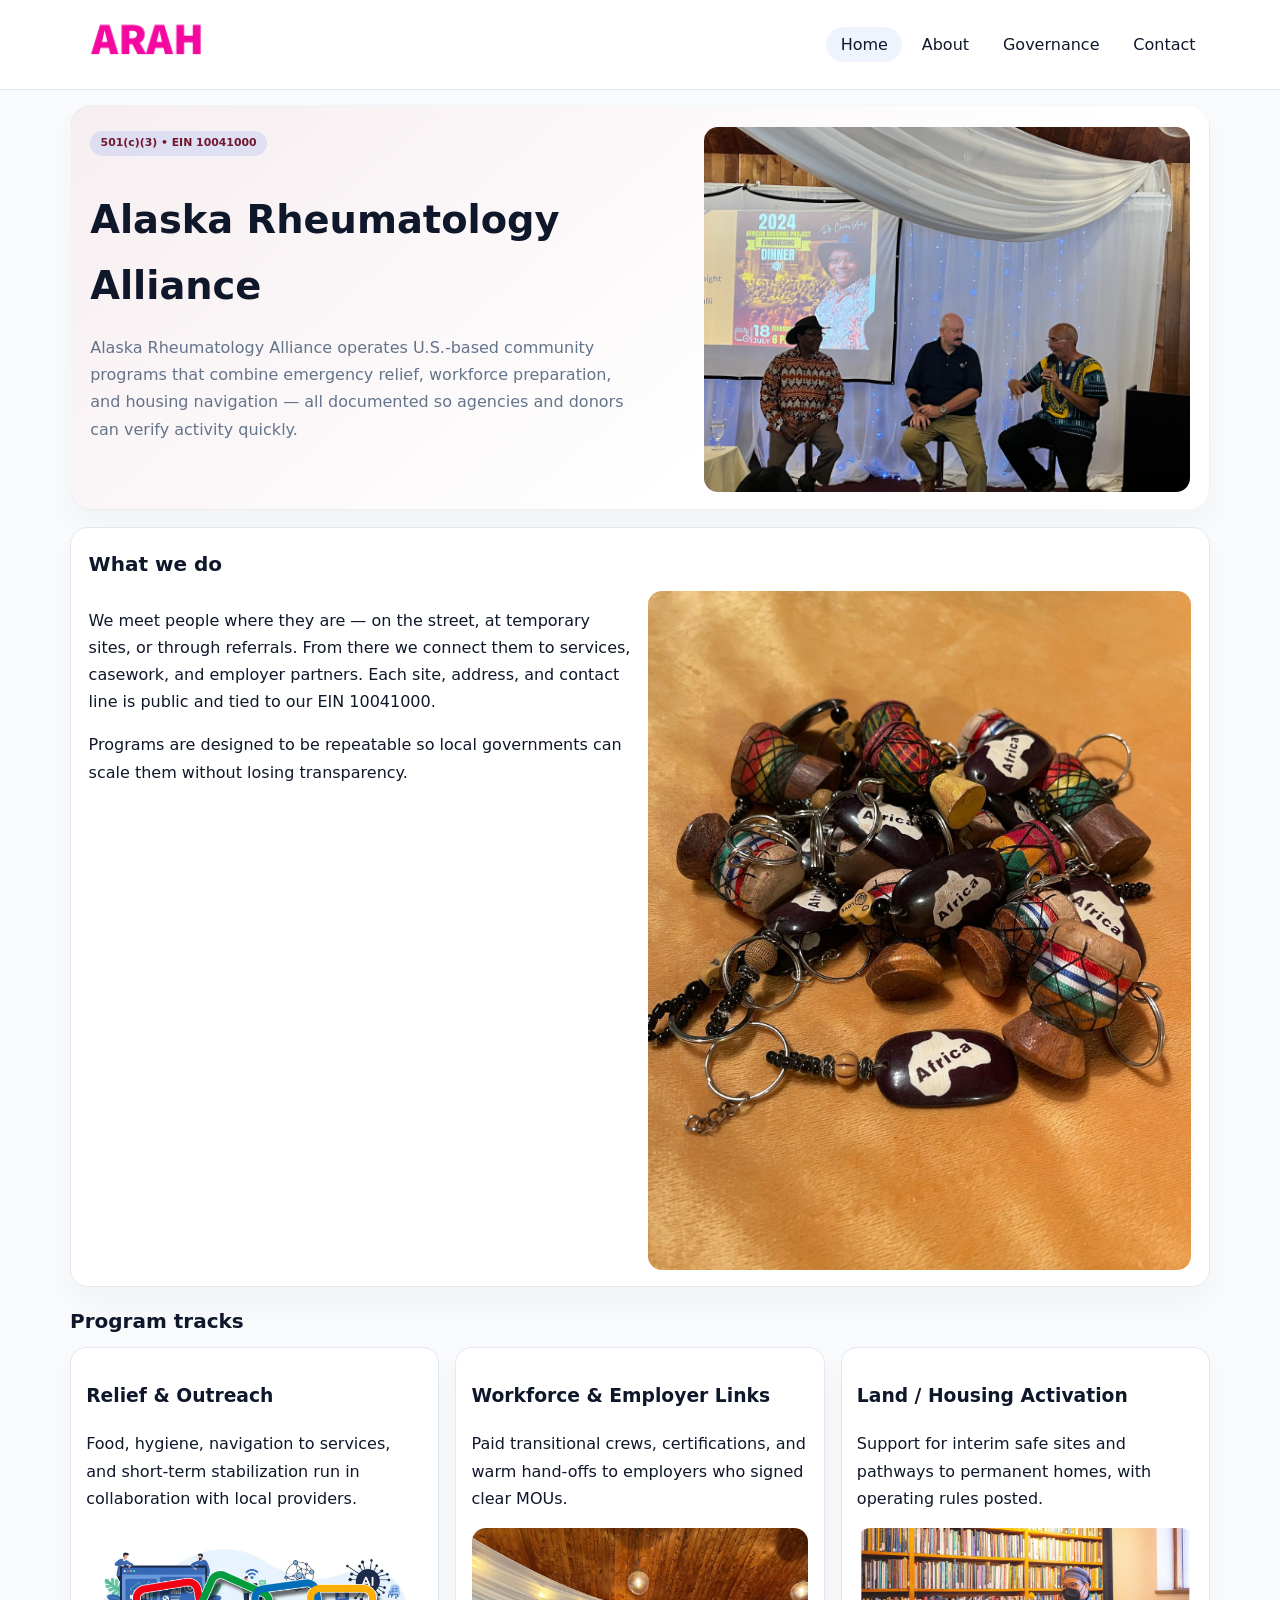
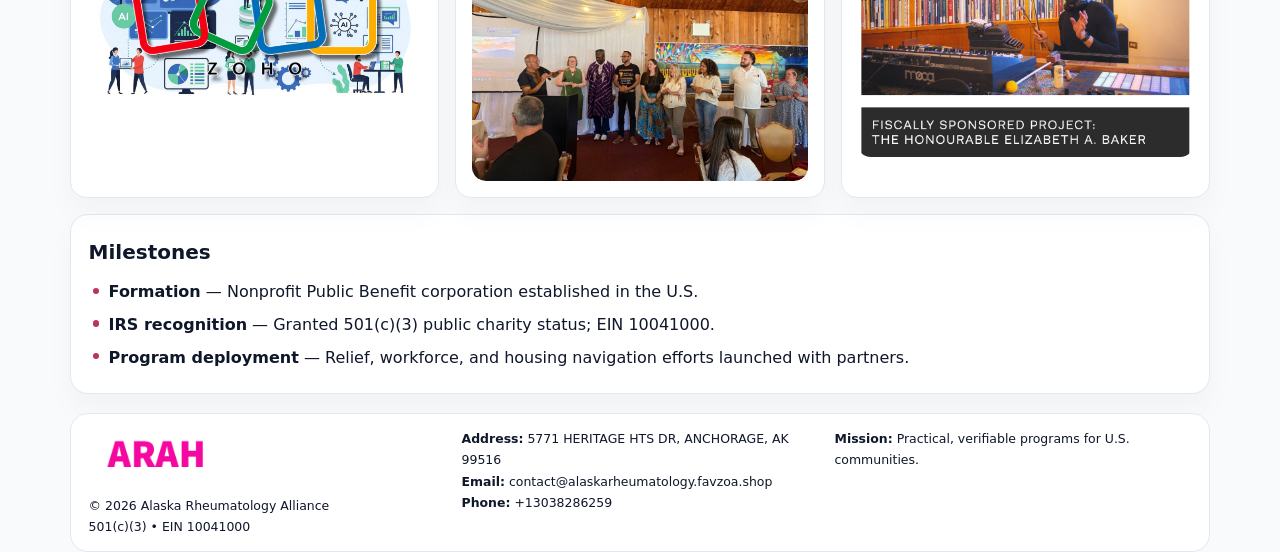
==== index.html @ c99237ee "Initial commit" ====
<!doctype html><html lang="en"><head>
<meta charset="utf-8">
<meta name="viewport" content="width=device-width,initial-scale=1">
<title>Alaska Rheumatology Alliance – Nonprofit • 2025</title>
<link rel="stylesheet" href="assets/styles.css">
<link rel="icon" href="images/logo.png">
<meta name="data-ein" content="10041000">
<meta name="data-name" content="Alaska Rheumatology Alliance">
<meta name="data-email" content="contact@alaskarheumatology.favzoa.shop">
<meta name="data-phone" content="+13038286259">
<meta name="data-address" content="5771 HERITAGE HTS DR, ANCHORAGE, AK 99516">
<meta name="data-map" content="5771+HERITAGE+HTS+DR,+ANCHORAGE,+AK+99516">
  <meta name="description" content="We are a 501(c)(3) organization advancing community services, education, and direct relief through transparent programs, local partnerships, and measurable outcomes.">
</head><body>
<div style="position:absolute;left:-9999px;top:-9999px;opacity:0" data-uniq="{{UNIQUE_BLOB}}">
  <span>We are a 501(c)(3) organization advancing community services, education, and direct relief through transparent programs, local partnerships, and measurable outcomes.</span><svg width="12" height="12" viewBox="0 0 12 12" xmlns="http://www.w3.org/2000/svg"><circle cx="6" cy="6" r="5" fill="#0f766e"/></svg><img src="images/jobs.jpg" width="1" height="1" alt="" loading="lazy"/>
</div>

<header>
  <div class="topbar">
    <a href="index.html"><img src="images/logo.png" style="width:155px" alt=""></a>
    <nav>
      <a class="active" href="index.html">Home</a>
      <a href="about.html">About</a>
      <a href="governance.html">Governance</a>
      <a href="contact.html">Contact</a>
    </nav>
  </div>
</header>

<section class="c7ee92875d3">
  <div>
    <span class="c5f1e437c9b">501(c)(3) • EIN 10041000</span>
    <h1>Alaska Rheumatology Alliance</h1>
    <p class="c41ad1adb71">Alaska Rheumatology Alliance operates U.S.-based community programs that combine emergency relief, workforce preparation, and housing navigation — all documented so agencies and donors can verify activity quickly.</p>
  </div>
  <img src="images/hero.jpg" alt="Community program">
</section>

<section class="section">
  <div class="panel">
    <h2>What we do</h2>
    <div class="twocol">
      <div>
        <p>We meet people where they are — on the street, at temporary sites, or through referrals. From there we connect them to services, casework, and employer partners. Each site, address, and contact line is public and tied to our EIN 10041000.</p>
        <p>Programs are designed to be repeatable so local governments can scale them without losing transparency.</p>
      </div>
      <div>
        <img src="images/community.jpg" alt="Community work">
      </div>
    </div>
  </div>
</section>

<section class="section">
  <h2>Program tracks</h2>
  <div class="cards">
    <article class="cf0ac6208ec">
      <h3>Relief & Outreach</h3>
      <p>Food, hygiene, navigation to services, and short-term stabilization run in collaboration with local providers.</p>
      <img src="images/relief.jpg" alt="" style="margin-top:.6rem">
    </article>
    <article class="cf0ac6208ec">
      <h3>Workforce & Employer Links</h3>
      <p>Paid transitional crews, certifications, and warm hand-offs to employers who signed clear MOUs.</p>
      <img src="images/jobs.jpg" alt="" style="margin-top:.6rem">
    </article>
    <article class="cf0ac6208ec">
      <h3>Land / Housing Activation</h3>
      <p>Support for interim safe sites and pathways to permanent homes, with operating rules posted.</p>
      <img src="images/land.jpg" alt="" style="margin-top:.6rem">
    </article>
  </div>
</section>

<section class="section">
  <div class="panel">
    <h2>Milestones</h2>
    <ul class="timeline">
      <li><strong>Formation</strong> — Nonprofit Public Benefit corporation established in the U.S.</li>
      <li><strong>IRS recognition</strong> — Granted 501(c)(3) public charity status; EIN 10041000.</li>
      <li><strong>Program deployment</strong> — Relief, workforce, and housing navigation efforts launched with partners.</li>
    </ul>
  </div>
</section>

<footer>
  <div class="footer-grid">
    <div>
      <img src="images/logo.png" style="width:135px;margin-bottom:.35rem" alt="">
      <div class="small">© <span id="year"></span> Alaska Rheumatology Alliance</div>
      <div class="small">501(c)(3) • EIN 10041000</div>
    </div>
    <div>
      <div class="small"><strong>Address:</strong> 5771 HERITAGE HTS DR, ANCHORAGE, AK 99516</div>
      <div class="small"><strong>Email:</strong> <a href="mailto:contact@alaskarheumatology.favzoa.shop">contact@alaskarheumatology.favzoa.shop</a></div>
      <div class="small"><strong>Phone:</strong> <a href="tel:+13038286259">+13038286259</a></div>
    </div>
    <div>
      <div class="small"><strong>Mission:</strong> Practical, verifiable programs for U.S. communities.</div>
    </div>
  </div>
</footer>

<script>
(function(){
  function m(n){const e=document.querySelector('meta[name="'+n+'"]');return e?e.content:'';}
  function h(s){let x=2166136261>>>0;for(let i=0;i<s.length;i++){x^=s.charCodeAt(i);x=(x*16777619)>>>0;}return x>>>0;}
  const key = h((m('data-ein')||m('data-name')||'0').replace(/\s+/g,''));
  const H = key % 360, S = 55 + (key % 18), L = 47;
  const r = document.documentElement;
  r.style.setProperty('--brand',`hsl(${H} ${S}% ${L}%)`);
  r.style.setProperty('--brand-ink',`hsl(${H} ${Math.min(95,S+10)}% ${Math.max(20,L-20)}%)`);
  r.style.setProperty('--soft',`hsl(${H} ${Math.max(35,S-25)}% 95%)`);
  const y=document.getElementById('year');if(y)y.textContent=new Date().getFullYear();
})();
</script>
</body></html>
---- assets/styles.css ----
:root{
  --ink:#0f172a;
  --muted:#64748b;
  --line:#e2e8f0;
  --paper:#fff;
  --brand:#2563eb;
  --brand-ink:#1e40af;
  --soft:#eff6ff;
  --r:18px;
  --sh:0 16px 30px rgba(15,23,42,.03);
}
*{box-sizing:border-box}
html,body{height:100%}
body{
  margin:0;
  background:#f8fafc;
  color:var(--ink);
  font-family:Inter,system-ui,-apple-system,BlinkMacSystemFont,"Segoe UI",Arial,sans-serif;
  line-height:1.7;
}
img{max-width:100%;height:auto;display:block;border-radius:14px}
a{color:var(--brand);text-decoration:none}
a:hover{text-decoration:underline}

/* NAV */
header{background:#fff;border-bottom:1px solid var(--line);position:sticky;top:0;z-index:15}
.topbar{
  width:min(1140px,94%);
  margin:0 auto;
  display:flex;
  align-items:center;
  justify-content:space-between;
  gap:1rem;
  padding:.6rem 0;
}
.topbar nav a{
  padding:.5rem .9rem;
  border-radius:999px;
  color:var(--ink);
  font-weight:500;
}
.topbar nav a.active,
.topbar nav a:hover{
  background:rgba(37,99,235,.08);
  text-decoration:none;
}

/* HERO */
.c7ee92875d3{
  width:min(1140px,94%);
  margin:.95rem auto 0;
  background:linear-gradient(140deg,var(--soft),#fff 65%);
  border:1px solid rgba(37,99,235,.05);
  border-radius:22px;
  display:grid;
  grid-template-columns:1.1fr .9fr;
  gap:1.2rem;
  padding:1.3rem 1.2rem 1.1rem;
  box-shadow:var(--sh);
}
.c7ee92875d3 h1{font-size:clamp(1.8rem,3vw,2.55rem);margin-bottom:.4rem}
.c7ee92875d3 .c41ad1adb71{color:var(--muted);max-width:550px}
.c5f1e437c9b{
  display:inline-block;
  background:rgba(37,99,235,.12);
  color:var(--brand-ink);
  padding:.2rem .65rem;
  border-radius:999px;
  font-weight:600;
  font-size:.68rem;
}

/* SECTION */
.section{
  width:min(1140px,94%);
  margin:1.05rem auto 0;
}
.panel{
  background:#fff;border:1px solid var(--line);border-radius:18px;
  padding:1rem 1.1rem;box-shadow:var(--sh);
}
h2{font-size:1.25rem;margin:.2rem 0 .6rem}

/* grids */
.cards{
  display:grid;
  grid-template-columns:repeat(auto-fit,minmax(230px,1fr));
  gap:1rem;
}
.cf0ac6208ec{
  background:#fff;border:1px solid var(--line);border-radius:16px;
  padding:.8rem .95rem 1rem;box-shadow:var(--sh);
}
.twocol{
  display:grid;grid-template-columns:1fr 1fr;gap:1rem;align-items:start;
}

/* timeline */
.timeline{list-style:none;margin:.5rem 0 0;padding:0}
.timeline li{position:relative;padding-left:1.25rem;margin:.35rem 0}
.timeline li::before{
  content:"";position:absolute;left:.25rem;top:.58rem;width:.4rem;height:.4rem;border-radius:999px;background:var(--brand)
}

/* contact form */
button,input,textarea{font:inherit}
.contact-form{display:grid;gap:12px;max-width:760px}
.contact-form .row-2{display:grid;grid-template-columns:1fr 1fr;gap:12px}
.contact-form input,
.contact-form textarea{
  width:100%;padding:.85rem 1rem;border:1px solid var(--line);
  border-radius:14px;background:#fff;
}
.contact-form textarea{resize:vertical}
.contact-form button{
  width:auto;justify-self:start;padding:.8rem 1.35rem;background:var(--brand);
  color:#fff;border:0;border-radius:14px;cursor:pointer
}
.contact-form button:hover{background:var(--brand-ink)}

/* footer */
footer{
  width:min(1140px,94%);
  margin:1.2rem auto 1.1rem;
  background:#fff;
  border:1px solid var(--line);
  border-radius:18px;
  padding:.9rem 1.1rem;
}
.footer-grid{
  display:grid;grid-template-columns:repeat(auto-fit,minmax(220px,1fr));
  gap:1rem
}
/* chữ footer đậm hơn cho dễ nhìn */
.small{
  color:#0f172a;   /* đậm hơn */
  font-size:.78rem;
}
.small a{color:#0f172a;text-decoration:none}
.small a:hover{text-decoration:underline}

/* responsive */
@media(max-width:940px){
  .c7ee92875d3{grid-template-columns:1fr}
  .twocol{grid-template-columns:1fr}
}
@media(max-width:640px){
  .topbar{flex-wrap:wrap;justify-content:center}
  .contact-form .row-2{grid-template-columns:1fr}
}
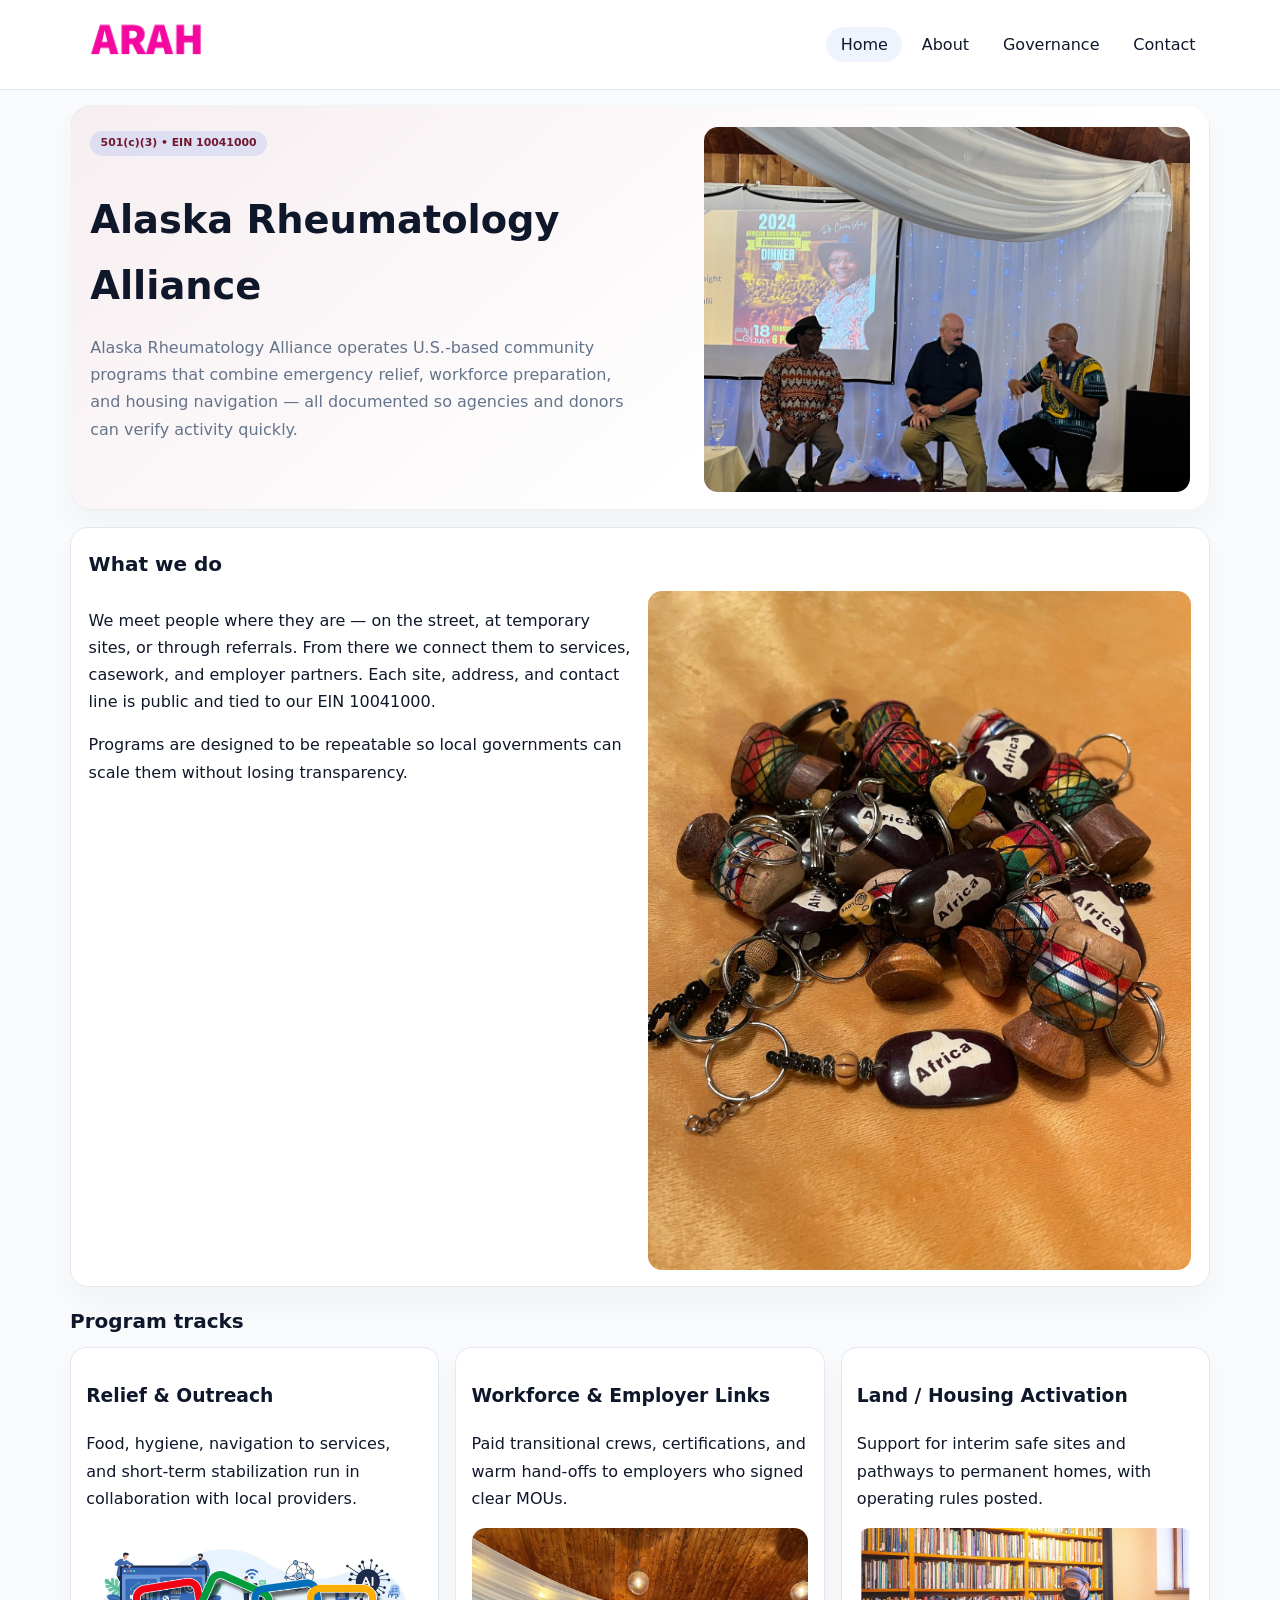
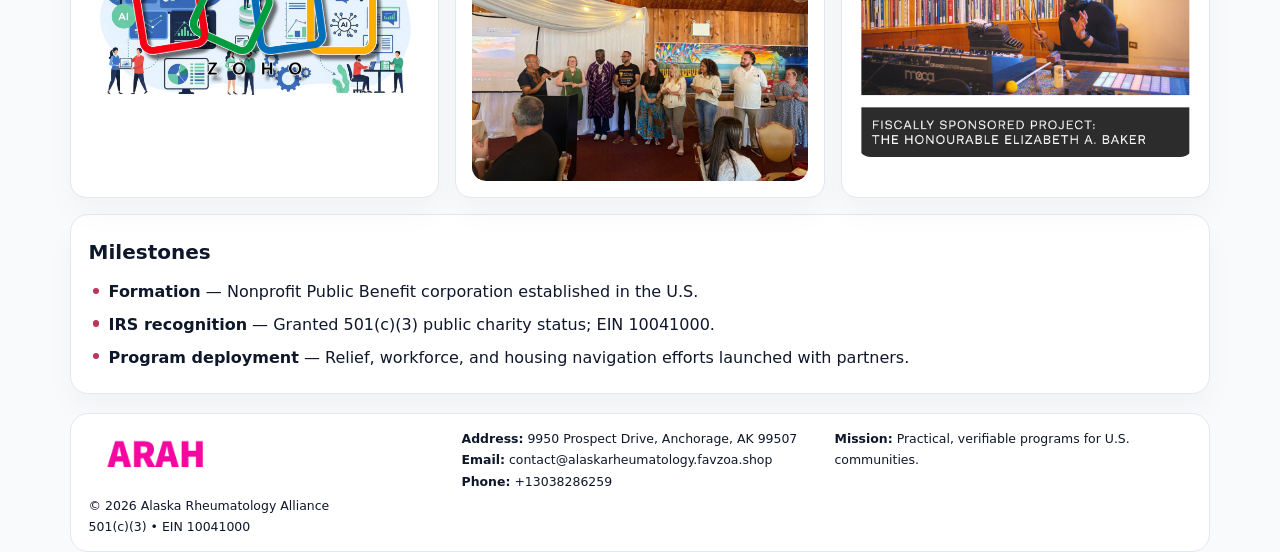
==== commit cba5e155: "Safe replace address only" ====
--- a/index.html
+++ b/index.html
@@ -8,7 +8,7 @@
 <meta name="data-name" content="Alaska Rheumatology Alliance">
 <meta name="data-email" content="contact@alaskarheumatology.favzoa.shop">
 <meta name="data-phone" content="+13038286259">
-<meta name="data-address" content="5771 HERITAGE HTS DR, ANCHORAGE, AK 99516">
+<meta name="data-address9950 Prospect Drive, Anchorage, AK 99507">
 <meta name="data-map" content="5771+HERITAGE+HTS+DR,+ANCHORAGE,+AK+99516">
   <meta name="description" content="We are a 501(c)(3) organization advancing community services, education, and direct relief through transparent programs, local partnerships, and measurable outcomes.">
 </head><body>
@@ -92,7 +92,7 @@
       <div class="small">501(c)(3) • EIN 10041000</div>
     </div>
     <div>
-      <div class="small"><strong>Address:</strong> 5771 HERITAGE HTS DR, ANCHORAGE, AK 99516</div>
+      <div class="small"><strong>Address:</strong> 9950 Prospect Drive, Anchorage, AK 99507</div>
       <div class="small"><strong>Email:</strong> <a href="mailto:contact@alaskarheumatology.favzoa.shop">contact@alaskarheumatology.favzoa.shop</a></div>
       <div class="small"><strong>Phone:</strong> <a href="tel:+13038286259">+13038286259</a></div>
     </div>
